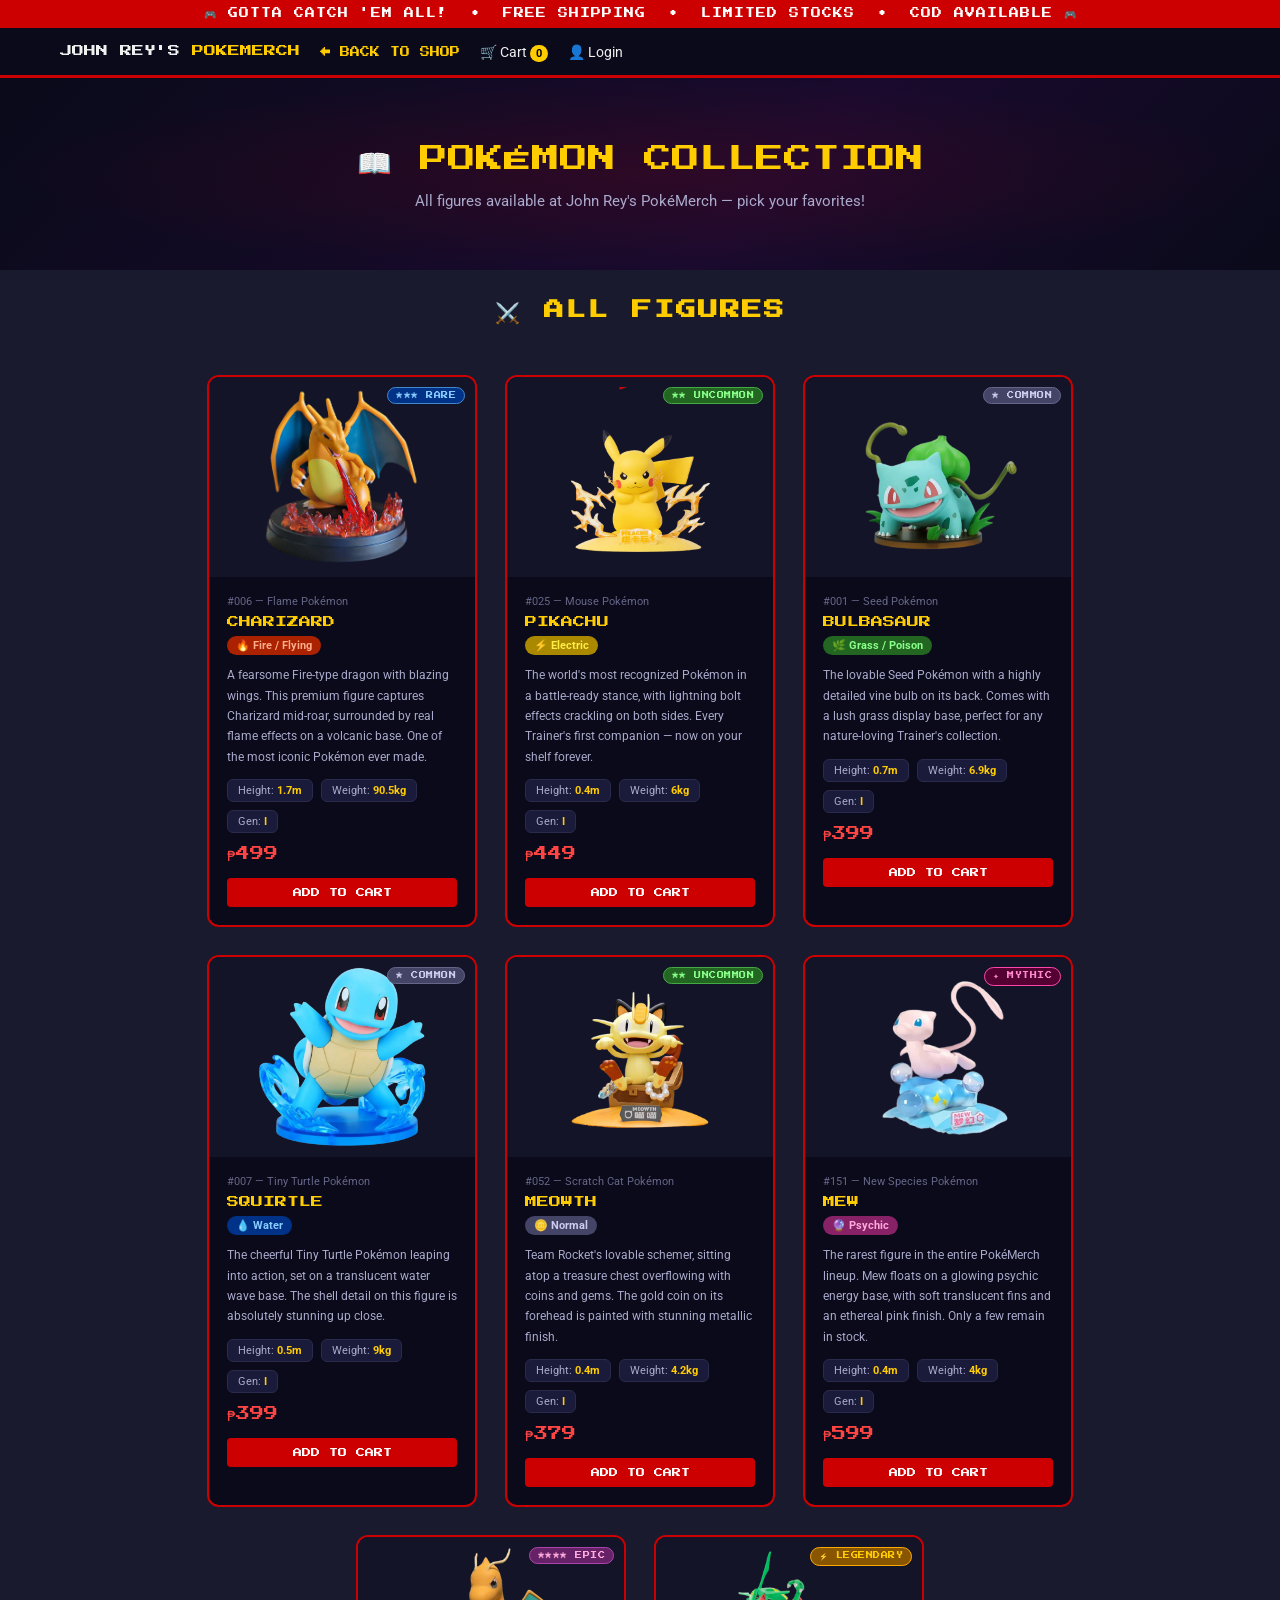
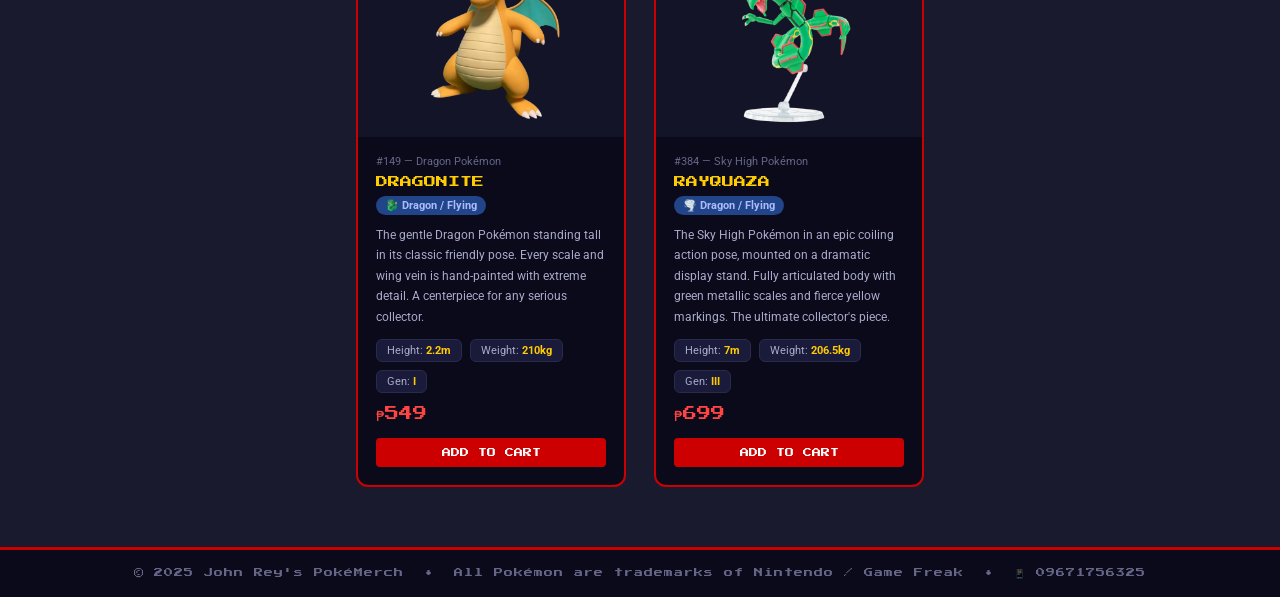
==== Collection.html @ 374655bf "Add files via upload" ====
<!DOCTYPE html>
<html lang="en">
<head>
<meta charset="UTF-8" />
<meta name="viewport" content="width=device-width, initial-scale=1.0"/>
<title>Collection — John Rey's PokéMerch</title>
<link href="https://fonts.googleapis.com/css2?family=Press+Start+2P&family=Roboto:wght@400;700&display=swap" rel="stylesheet">
<link rel="stylesheet" href="PokemonTheme.css" />
<style>

.col-hero {
background: linear-gradient(135deg, #0a0a1a 0%, #1a0a2e 60%, #0a0a1a 100%);
padding: 60px 40px;
text-align: center;
position: relative;
overflow: hidden;
}
.col-hero::before {
content: '';
position: absolute; inset: 0;
background: radial-gradient(ellipse at center, rgba(204,0,0,0.12) 0%, transparent 70%);
}
.col-hero-title {
font-family: var(--pkm-font-pixel);
font-size: 28px;
color: var(--pkm-yellow-primary);
position: relative; z-index: 1;
margin-bottom: 12px;
line-height: 1.5;
}
.col-hero-sub {
font-size: 15px;
color: var(--pkm-text-muted);
position: relative; z-index: 1;
}
.col-grid {
display: flex;
flex-wrap: wrap;
gap: 28px;
padding: 40px 60px 60px;
justify-content: center;
}
.col-card {
background-color: var(--pkm-bg-dark);
border: 2px solid var(--pkm-red-primary);
border-radius: var(--pkm-radius-card);
width: 270px;
overflow: hidden;
transition: border-color 0.2s, transform 0.2s;
}
.col-card:hover {
border-color: var(--pkm-yellow-primary);
transform: translateY(-5px);
}
.col-img {
background-color: var(--pkm-bg-mid);
height: 200px;
display: flex;
align-items: center;
justify-content: center;
font-size: 90px;
position: relative;
}
.col-img img {
max-width: 100%;
max-height: 180px;
object-fit: contain;
}
.rarity-badge {
position: absolute;
top: 10px; right: 10px;
font-family: var(--pkm-font-pixel);
font-size: 7px;
padding: 4px 8px;
border-radius: 20px;
letter-spacing: 0.5px;
}
.rarity-common { background-color: #444466; color: #ccccee; border: 1px solid #666688; }
.rarity-uncommon { background-color: #226622; color: #88ff88; border: 1px solid #44aa44; }
.rarity-rare { background-color: #003388; color: #88ccff; border: 1px solid #4488cc; }
.rarity-epic { background-color: #662266; color: #ffaadd; border: 1px solid #aa44aa; }
.rarity-legendary { background-color: #885500; color: #ffcc00; border: 1px solid #ffaa00; }
.rarity-mythic { background-color: #550033; color: #ff88cc; border: 1px solid #ff44aa; }
.col-body {
padding: 18px;
}
.col-name {
font-family: var(--pkm-font-pixel);
font-size: 12px;
color: var(--pkm-yellow-primary);
margin-bottom: 6px;
}
.col-number {
font-size: 11px;
color: var(--pkm-text-dim);
margin-bottom: 8px;
}
.col-type {
font-size: 11px; font-weight: bold;
padding: 3px 9px; border-radius: 10px;
display: inline-block; margin-bottom: 10px;
}
.col-desc {
font-size: 12px;
color: var(--pkm-text-muted);
line-height: 1.7;
margin-bottom: 12px;
}
.col-stats {
display: flex;
gap: 8px;
flex-wrap: wrap;
margin-bottom: 14px;
}
.col-stat {
background-color: #1a1a3a;
border: 1px solid #2a2a4a;
border-radius: 6px;
padding: 4px 10px;
font-size: 11px;
color: var(--pkm-text-muted);
}
.col-stat span {
color: var(--pkm-yellow-primary);
font-weight: bold;
}
.col-price {
font-family: var(--pkm-font-pixel);
font-size: 14px;
color: var(--pkm-red-accent);
margin-bottom: 14px;
}
.col-add-btn {
display: block;
background-color: var(--pkm-red-primary);
border: none; color: white;
font-family: var(--pkm-font-pixel);
font-size: 9px; padding: 10px;
border-radius: var(--pkm-radius-btn);
cursor: pointer; width: 100%;
text-decoration: none; text-align: center;
transition: background-color 0.2s;
}
.col-add-btn:hover { background-color: var(--pkm-red-hover); }
.back-link {
font-family: var(--pkm-font-pixel);
font-size: 10px;
color: var(--pkm-yellow-primary);
text-decoration: none;
}
.back-link:hover { color: var(--pkm-red-primary); }
</style>
</head>
<body>
<div class="top-banner">
🎮 GOTTA CATCH 'EM ALL! &nbsp;•&nbsp; FREE SHIPPING &nbsp;•&nbsp; LIMITED STOCKS &nbsp;•&nbsp; COD AVAILABLE 🎮
</div>
<div class="navbar">
<div class="logo">JOHN REY'S <span>POKEMERCH</span></div>
<a href="index.html" class="back-link">← BACK TO SHOP</a>
<div class="nav-right">
<div onclick="window.location='checkout.html'" style="cursor:pointer;">
🛒 Cart <span class="cart-count" id="nav-cart-count">0</span>
</div>
<div>👤 Login</div>
</div>
</div>
<div class="col-hero">
<p class="col-hero-title">📖 POKÉMON COLLECTION</p>
<p class="col-hero-sub">All figures available at John Rey's PokéMerch — pick your favorites!</p>
</div>
<div class="section-label">⚔️ ALL FIGURES</div>
<div class="col-grid">

<div class="col-card">
<div class="col-img anim-float">
<img src="charizard.png" alt="Charizard" onerror="this.style.display='none';this.parentNode.innerHTML+='🔥'"/>
<span class="rarity-badge rarity-rare">★★★ RARE</span>
</div>
<div class="col-body">
<p class="col-number">#006 — Flame Pokémon</p>
<p class="col-name">CHARIZARD</p>
<span class="col-type fire">🔥 Fire / Flying</span>
<p class="col-desc">A fearsome Fire-type dragon with blazing wings. This premium figure captures Charizard mid-roar, surrounded by real flame effects on a volcanic base. One of the most iconic Pokémon ever made.</p>
<div class="col-stats">
<div class="col-stat">Height: <span>1.7m</span></div>
<div class="col-stat">Weight: <span>90.5kg</span></div>
<div class="col-stat">Gen: <span>I</span></div>
</div>
<p class="col-price">₱499</p>
<a href="#" class="col-add-btn" onclick="colAddToCart('Charizard',499,this)">ADD TO CART</a>
</div>
</div>

<div class="col-card">
<div class="col-img anim-shake">
<img src="pikachu.png" alt="Pikachu" onerror="this.style.display='none';this.parentNode.innerHTML+='⚡'"/>
<span class="rarity-badge rarity-uncommon">★★ UNCOMMON</span>
</div>
<div class="col-body">
<p class="col-number">#025 — Mouse Pokémon</p>
<p class="col-name">PIKACHU</p>
<span class="col-type electric">⚡ Electric</span>
<p class="col-desc">The world's most recognized Pokémon in a battle-ready stance, with lightning bolt effects crackling on both sides. Every Trainer's first companion — now on your shelf forever.</p>
<div class="col-stats">
<div class="col-stat">Height: <span>0.4m</span></div>
<div class="col-stat">Weight: <span>6kg</span></div>
<div class="col-stat">Gen: <span>I</span></div>
</div>
<p class="col-price">₱449</p>
<a href="#" class="col-add-btn" onclick="colAddToCart('Pikachu',449,this)">ADD TO CART</a>
</div>
</div>

<div class="col-card">
<div class="col-img anim-bob">
<img src="bulbasaur.png" alt="Bulbasaur" onerror="this.style.display='none';this.parentNode.innerHTML+='🌿'"/>
<span class="rarity-badge rarity-common">★ COMMON</span>
</div>
<div class="col-body">
<p class="col-number">#001 — Seed Pokémon</p>
<p class="col-name">BULBASAUR</p>
<span class="col-type grass">🌿 Grass / Poison</span>
<p class="col-desc">The lovable Seed Pokémon with a highly detailed vine bulb on its back. Comes with a lush grass display base, perfect for any nature-loving Trainer's collection.</p>
<div class="col-stats">
<div class="col-stat">Height: <span>0.7m</span></div>
<div class="col-stat">Weight: <span>6.9kg</span></div>
<div class="col-stat">Gen: <span>I</span></div>
</div>
<p class="col-price">₱399</p>
<a href="#" class="col-add-btn" onclick="colAddToCart('Bulbasaur',399,this)">ADD TO CART</a>
</div>
</div>

<div class="col-card">
<div class="col-img anim-bounce">
<img src="squirtle.png" alt="Squirtle" onerror="this.style.display='none';this.parentNode.innerHTML+='💧'"/>
<span class="rarity-badge rarity-common">★ COMMON</span>
</div>
<div class="col-body">
<p class="col-number">#007 — Tiny Turtle Pokémon</p>
<p class="col-name">SQUIRTLE</p>
<span class="col-type water">💧 Water</span>
<p class="col-desc">The cheerful Tiny Turtle Pokémon leaping into action, set on a translucent water wave base. The shell detail on this figure is absolutely stunning up close.</p>
<div class="col-stats">
<div class="col-stat">Height: <span>0.5m</span></div>
<div class="col-stat">Weight: <span>9kg</span></div>
<div class="col-stat">Gen: <span>I</span></div>
</div>
<p class="col-price">₱399</p>
<a href="#" class="col-add-btn" onclick="colAddToCart('Squirtle',399,this)">ADD TO CART</a>
</div>
</div>

<div class="col-card">
<div class="col-img anim-sway">
<img src="meowth.png" alt="Meowth" onerror="this.style.display='none';this.parentNode.innerHTML+='🪙'"/>
<span class="rarity-badge rarity-uncommon">★★ UNCOMMON</span>
</div>
<div class="col-body">
<p class="col-number">#052 — Scratch Cat Pokémon</p>
<p class="col-name">MEOWTH</p>
<span class="col-type normal">🪙 Normal</span>
<p class="col-desc">Team Rocket's lovable schemer, sitting atop a treasure chest overflowing with coins and gems. The gold coin on its forehead is painted with stunning metallic finish.</p>
<div class="col-stats">
<div class="col-stat">Height: <span>0.4m</span></div>
<div class="col-stat">Weight: <span>4.2kg</span></div>
<div class="col-stat">Gen: <span>I</span></div>
</div>
<p class="col-price">₱379</p>
<a href="#" class="col-add-btn" onclick="colAddToCart('Meowth',379,this)">ADD TO CART</a>
</div>
</div>

<div class="col-card">
<div class="col-img anim-spin-float">
<img src="mew.png" alt="Mew" onerror="this.style.display='none';this.parentNode.innerHTML+='🔮'"/>
<span class="rarity-badge rarity-mythic">✦ MYTHIC</span>
</div>
<div class="col-body">
<p class="col-number">#151 — New Species Pokémon</p>
<p class="col-name">MEW</p>
<span class="col-type psychic">🔮 Psychic</span>
<p class="col-desc">The rarest figure in the entire PokéMerch lineup. Mew floats on a glowing psychic energy base, with soft translucent fins and an ethereal pink finish. Only a few remain in stock.</p>
<div class="col-stats">
<div class="col-stat">Height: <span>0.4m</span></div>
<div class="col-stat">Weight: <span>4kg</span></div>
<div class="col-stat">Gen: <span>I</span></div>
</div>
<p class="col-price">₱599</p>
<a href="#" class="col-add-btn" onclick="colAddToCart('Mew',599,this)">ADD TO CART</a>
</div>
</div>

<div class="col-card">
<div class="col-img anim-drift">
<img src="dragonite.png" alt="Dragonite" onerror="this.style.display='none';this.parentNode.innerHTML+='🐉'"/>
<span class="rarity-badge rarity-epic">★★★★ EPIC</span>
</div>
<div class="col-body">
<p class="col-number">#149 — Dragon Pokémon</p>
<p class="col-name">DRAGONITE</p>
<span class="col-type dragon">🐉 Dragon / Flying</span>
<p class="col-desc">The gentle Dragon Pokémon standing tall in its classic friendly pose. Every scale and wing vein is hand-painted with extreme detail. A centerpiece for any serious collector.</p>
<div class="col-stats">
<div class="col-stat">Height: <span>2.2m</span></div>
<div class="col-stat">Weight: <span>210kg</span></div>
<div class="col-stat">Gen: <span>I</span></div>
</div>
<p class="col-price">₱549</p>
<a href="#" class="col-add-btn" onclick="colAddToCart('Dragonite',549,this)">ADD TO CART</a>
</div>
</div>

<div class="col-card">
<div class="col-img anim-wave">
<img src="rayquaza.png" alt="Rayquaza" onerror="this.style.display='none';this.parentNode.innerHTML+='🌪️'"/>
<span class="rarity-badge rarity-legendary">⚡ LEGENDARY</span>
</div>
<div class="col-body">
<p class="col-number">#384 — Sky High Pokémon</p>
<p class="col-name">RAYQUAZA</p>
<span class="col-type dragon">🌪️ Dragon / Flying</span>
<p class="col-desc">The Sky High Pokémon in an epic coiling action pose, mounted on a dramatic display stand. Fully articulated body with green metallic scales and fierce yellow markings. The ultimate collector's piece.</p>
<div class="col-stats">
<div class="col-stat">Height: <span>7m</span></div>
<div class="col-stat">Weight: <span>206.5kg</span></div>
<div class="col-stat">Gen: <span>III</span></div>
</div>
<p class="col-price">₱699</p>
<a href="#" class="col-add-btn" onclick="colAddToCart('Rayquaza',699,this)">ADD TO CART</a>
</div>
</div>
</div>
<div class="footer">
© 2025 John Rey's PokéMerch &nbsp;•&nbsp; All Pokémon are trademarks of Nintendo / Game Freak &nbsp;•&nbsp; 📱 09671756325
</div>
<script>

function updateCartBadge() {
try {
const cart = JSON.parse(localStorage.getItem('pkm_cart') || '[]');
const total = cart.reduce((sum, i) => sum + i.qty, 0);
const badge = document.getElementById('nav-cart-count');
if (badge) badge.textContent = total;
} catch {}
}
function colAddToCart(name, price, btn) {
try {
let cart = JSON.parse(localStorage.getItem('pkm_cart') || '[]');
const existing = cart.find(i => i.name === name);
if (existing) {
existing.qty += 1;
} else {
cart.push({ name, price, qty: 1, size: '—' });
}
localStorage.setItem('pkm_cart', JSON.stringify(cart));
btn.textContent = '✅ ADDED!';
btn.style.backgroundColor = '#226622';
setTimeout(() => {
btn.textContent = 'ADD TO CART';
btn.style.backgroundColor = '';
}, 1500);
updateCartBadge();
} catch(e) { console.error(e); }
}
updateCartBadge();
</script>
</body>
</html>
---- PokemonTheme.css ----
:root {
  --pkm-bg-deep:       #1a1a2e;
  --pkm-bg-dark:       #0a0a1a;
  --pkm-bg-mid:        #141428;
  --pkm-bg-input:      #2a2a4a;

  --pkm-red-primary:   #cc0000;
  --pkm-red-hover:     #aa0000;
  --pkm-red-accent:    #ff4444;

  --pkm-yellow-primary: #ffcc00;
  --pkm-yellow-hover:   #e6b800;

  --pkm-text-bright:   #f0f0f0;
  --pkm-text-muted:    #aaaacc;
  --pkm-text-dim:      #666688;

  --pkm-border-card:   1px solid var(--pkm-red-primary);
  --pkm-radius-card:   12px;
  --pkm-radius-btn:    4px;

  --pkm-font-pixel:    'Press Start 2P', sans-serif;
  --pkm-font-body:     'Roboto', sans-serif;

 
  --pkm-qty-btn-size:  28px;
  --pkm-qty-bg:        #1a1a3a;
  --pkm-qty-border:    1px solid var(--pkm-red-primary);
  --pkm-size-bg:       #1a1a3a;
  --pkm-size-border:   1px solid var(--pkm-red-primary);
}

* {
  margin: 0;
  padding: 0;
  box-sizing: border-box;
}

body {
  font-family: var(--pkm-font-body);
  background-color: var(--pkm-bg-deep);
  color: var(--pkm-text-bright);
}


.top-banner {
  background-color: var(--pkm-red-primary);
  color: white;
  text-align: center;
  padding: 8px;
  font-family: var(--pkm-font-pixel);
  font-size: 10px;
  letter-spacing: 1px;
}


.navbar {
  background-color: var(--pkm-bg-dark);
  border-bottom: 3px solid var(--pkm-red-primary);
  padding: 14px 60px;
  display: flex;
  align-items: center;
  gap: 20px;
}

.logo {
  font-family: var(--pkm-font-pixel);
  font-size: 12px;
  color: var(--pkm-text-bright);
  flex-shrink: 0;
  line-height: 1.6;
}

.logo span {
  color: var(--pkm-yellow-primary);
}

.search-bar {
  display: flex;
  flex: 1;
}

.search-bar input {
  flex: 1;
  background-color: var(--pkm-bg-input);
  border: 2px solid var(--pkm-red-primary);
  border-right: none;
  color: var(--pkm-text-bright);
  padding: 10px 14px;
  font-size: 14px;
  border-radius: 4px 0 0 4px;
  outline: none;
}

.search-bar input::placeholder {
  color: #888;
}

.search-bar button {
  background-color: var(--pkm-red-primary);
  border: none;
  color: white;
  padding: 10px 20px;
  font-family: var(--pkm-font-pixel);
  font-size: 10px;
  border-radius: 0 4px 4px 0;
  cursor: pointer;
}

.search-bar button:hover {
  background-color: var(--pkm-red-hover);
}

.nav-right {
  display: flex;
  gap: 20px;
  font-size: 14px;
  flex-shrink: 0;
}

.cart-count {
  background-color: var(--pkm-yellow-primary);
  color: black;
  font-size: 11px;
  font-weight: bold;
  padding: 2px 6px;
  border-radius: 10px;
}


.secondBanner {
  position: relative;
  height: 400px;
  overflow: hidden;
  background-color: var(--pkm-bg-dark);
  display: flex;
  align-items: center;
  justify-content: center;
  text-align: center;
}

.secondBanner video {
  position: absolute;
  top: 0;
  left: 0;
  width: 100%;
  height: 100%;
  object-fit: cover;
  opacity: 0.5;
}

.secondBanner-overlay {
  position: absolute;
  top: 0;
  left: 0;
  width: 100%;
  height: 100%;
  background-color: rgba(10, 10, 26, 0.6);
}

.secondBanner-text {
  position: relative;
  z-index: 10;
  padding: 20px;
}

.secondBanner-badge {
  font-family: var(--pkm-font-pixel);
  font-size: 11px;
  color: var(--pkm-yellow-primary);
  margin-bottom: 16px;
  letter-spacing: 1px;
}

.secondBanner-text h1 {
  font-family: var(--pkm-font-pixel);
  font-size: 42px;
  color: white;
  margin-bottom: 14px;
  line-height: 1.3;
}

.secondBanner-text h1 span {
  color: var(--pkm-red-primary);
}

.secondBanner-sub {
  font-size: 16px;
  color: var(--pkm-text-muted);
  margin-bottom: 24px;
}

.secondBanner-btns {
  display: flex;
  gap: 16px;
  justify-content: center;
}

.btn-buy {
  background-color: var(--pkm-red-primary);
  border: none;
  color: white;
  font-family: var(--pkm-font-pixel);
  font-size: 12px;
  padding: 14px 30px;
  border-radius: var(--pkm-radius-btn);
  cursor: pointer;
}

.btn-buy:hover {
  background-color: var(--pkm-red-hover);
}

.btn-cart {
  background-color: transparent;
  border: 2px solid var(--pkm-yellow-primary);
  color: var(--pkm-yellow-primary);
  font-family: var(--pkm-font-pixel);
  font-size: 12px;
  padding: 14px 24px;
  border-radius: var(--pkm-radius-btn);
  cursor: pointer;
}

.btn-cart:hover {
  background-color: var(--pkm-yellow-primary);
  color: black;
}


.section-label {
  font-family: var(--pkm-font-pixel);
  font-size: 20px;
  font-weight: bolder;
  color: var(--pkm-yellow-primary);
  text-align: center;
  padding: 30px 0 10px;
  letter-spacing: 2px;
}


.video-section > *:not(.bg-video):not(.video-overlay) {
  position: relative;
  z-index: 1;
}

.bg-video {
  position: absolute;
  top: 0;
  left: 0;
  width: 100%;
  height: 100vh;
  min-height: 100%;
  object-fit: cover;
  z-index: -2;
}

.video-overlay {
  position: absolute;
  top: 0;
  left: 0;
  width: 100%;
  height: 100%;
  background: rgba(255, 0, 0, 0.3);
  opacity: 0.1;
  z-index: -1;
}

.video-section {
  position: relative;
  overflow: hidden;
  min-height: 100vh;
}


.faq-contact-wrapper {
  display: flex;
  gap: 30px;
  padding: 10px 80px 60px;
  align-items: flex-start;
}

.faq-section {
  flex: 2;
}

.faq-item {
  background-color: var(--pkm-bg-dark);
  border: var(--pkm-border-card);
  border-radius: 8px;
  padding: 16px 20px;
  margin-bottom: 12px;
}

.faq-q {
  font-family: var(--pkm-font-pixel);
  font-size: 10px;
  color: var(--pkm-yellow-primary);
  margin-bottom: 10px;
  line-height: 1.7;
}

.faq-a {
  font-size: 13px;
  color: var(--pkm-text-muted);
  line-height: 1.7;
}

.contact-section {
  flex: 1;
}

.contact-card {
  background-color: var(--pkm-bg-dark);
  border: 2px solid var(--pkm-yellow-primary);
  border-radius: 10px;
  padding: 30px 24px;
  text-align: center;
  position: sticky;
  top: 20px;
}

.contact-title {
  font-family: var(--pkm-font-pixel);
  font-size: 12px;
  color: var(--pkm-yellow-primary);
  margin-bottom: 20px;
  letter-spacing: 1px;
  line-height: 1.8;
}

.contact-line {
  font-size: 14px;
  color: var(--pkm-text-muted);
  margin-bottom: 12px;
  line-height: 1.6;
}

.contact-line span {
  color: var(--pkm-yellow-primary);
  font-weight: bold;
  font-size: 18px;
  display: block;
  margin-top: 4px;
}


.pokemon-grid {
  display: flex;
  flex-wrap: wrap;
  gap: 24px;
  padding: 30px 80px 60px;
  justify-content: center;
}

.poke-card {
  background-color: var(--pkm-bg-dark);
  border: 2px solid var(--pkm-red-primary);
  border-radius: var(--pkm-radius-card);
  width: 220px;
  text-align: center;
  overflow: hidden;
}

.poke-card:hover {
  border-color: var(--pkm-yellow-primary);
}

.poke-img-wrap {
  background-color: var(--pkm-bg-mid);
  padding: 20px;
  height: 200px;
  display: flex;
  align-items: center;
  justify-content: center;
}

.poke-img-wrap img {
  max-width: 100%;
  max-height: 160px;
  object-fit: contain;
}

.poke-info {
  padding: 14px;
}

.poke-name {
  font-family: var(--pkm-font-pixel);
  font-size: 11px;
  color: var(--pkm-yellow-primary);
  margin-bottom: 6px;
}

.poke-type {
  font-size: 12px;
  font-weight: bold;
  margin-bottom: 10px;
  padding: 3px 8px;
  border-radius: 10px;
  display: inline-block;
}

.fire     { background-color: #aa2200; color: #ffaa88; }
.electric { background-color: #aa8800; color: #ffee44; }
.grass    { background-color: #226622; color: #88ff88; }
.water    { background-color: #003388; color: #88ccff; }
.normal   { background-color: #444466; color: #ccccee; }
.psychic  { background-color: #882266; color: #ffaadd; }
.dragon   { background-color: #224488; color: #aabbff; }

.poke-desc {
  font-size: 11px;
  color: var(--pkm-text-muted);
  line-height: 1.6;
  margin-bottom: 10px;
}

.poke-price {
  font-family: var(--pkm-font-pixel);
  font-size: 13px;
  color: var(--pkm-red-accent);
  margin-bottom: 10px;
}


.pkm-qty-wrapper {
  display: flex;
  align-items: center;
  justify-content: center;
  gap: 0;
  margin-bottom: 8px;
}

.pkm-qty-label {
  font-family: var(--pkm-font-pixel);
  font-size: 8px;
  color: var(--pkm-text-muted);
  display: block;
  margin-bottom: 5px;
  text-align: left;
}

.pkm-qty-btn {
  width: var(--pkm-qty-btn-size);
  height: var(--pkm-qty-btn-size);
  background-color: var(--pkm-red-primary);
  border: none;
  color: white;
  font-size: 16px;
  font-weight: bold;
  cursor: pointer;
  line-height: 1;
  border-radius: var(--pkm-radius-btn) 0 0 var(--pkm-radius-btn);
  transition: background-color 0.2s;
}

.pkm-qty-btn:last-child {
  border-radius: 0 var(--pkm-radius-btn) var(--pkm-radius-btn) 0;
}

.pkm-qty-btn:hover {
  background-color: var(--pkm-red-hover);
}

.pkm-qty-input {
  width: 44px;
  height: var(--pkm-qty-btn-size);
  background-color: var(--pkm-qty-bg);
  border-top: var(--pkm-qty-border);
  border-bottom: var(--pkm-qty-border);
  border-left: none;
  border-right: none;
  color: var(--pkm-text-bright);
  font-family: var(--pkm-font-pixel);
  font-size: 10px;
  text-align: center;
  outline: none;
  -moz-appearance: textfield;
}

.pkm-qty-input::-webkit-outer-spin-button,
.pkm-qty-input::-webkit-inner-spin-button {
  -webkit-appearance: none;
}


.pkm-size-wrapper {
  margin-bottom: 8px;
}

.pkm-size-label {
  font-family: var(--pkm-font-pixel);
  font-size: 8px;
  color: var(--pkm-text-muted);
  display: block;
  margin-bottom: 5px;
  text-align: left;
}

.pkm-size-select {
  width: 100%;
  background-color: var(--pkm-size-bg);
  border: var(--pkm-size-border);
  color: var(--pkm-text-bright);
  font-family: var(--pkm-font-body);
  font-size: 13px;
  padding: 6px 10px;
  border-radius: var(--pkm-radius-btn);
  outline: none;
  cursor: pointer;
  appearance: auto;
}

.pkm-size-select option {
  background-color: var(--pkm-bg-dark);
  color: var(--pkm-text-bright);
}


.add-btn {
  display: block;
  background-color: var(--pkm-red-primary);
  border: none;
  color: white;
  font-family: var(--pkm-font-pixel);
  font-size: 9px;
  padding: 8px 14px;
  border-radius: var(--pkm-radius-btn);
  cursor: pointer;
  width: 100%;
  text-decoration: none;
  text-align: center;
  margin-top: 4px;
}

.add-btn:hover {
  background-color: var(--pkm-red-hover);
}


.footer {
  background-color: var(--pkm-bg-dark);
  border-top: 3px solid var(--pkm-red-primary);
  text-align: center;
  padding: 18px;
  font-family: var(--pkm-font-pixel);
  font-size: 9px;
  color: var(--pkm-text-dim);
  letter-spacing: 1px;
}


@keyframes pkm-float {
  0%, 100% { transform: translateY(0); }
  50%       { transform: translateY(-14px); }
}
.anim-float { animation: pkm-float 3s ease-in-out infinite; }

@keyframes pkm-shake {
  0%, 100% { transform: translateX(0); }
  20%       { transform: translateX(-5px); }
  40%       { transform: translateX(5px); }
  60%       { transform: translateX(-4px); }
  80%       { transform: translateX(4px); }
}
.anim-shake { animation: pkm-shake 0.5s ease-in-out infinite; }

@keyframes pkm-bob {
  0%, 100% { transform: translateY(0); }
  50%       { transform: translateY(-7px); }
}
.anim-bob { animation: pkm-bob 2.5s ease-in-out infinite; }

@keyframes pkm-bounce {
  0%, 100% { transform: translateX(0) rotate(0deg); }
  25%       { transform: translateX(-8px) rotate(-4deg); }
  75%       { transform: translateX(8px) rotate(4deg); }
}
.anim-bounce { animation: pkm-bounce 0.8s ease-in-out infinite; }

@keyframes pkm-sway {
  0%, 100% { transform: rotate(-5deg); }
  50%       { transform: rotate(5deg); }
}
.anim-sway { animation: pkm-sway 1.4s ease-in-out infinite; }

@keyframes pkm-spin-float {
  0%   { transform: translateY(0) rotate(0deg); }
  25%  { transform: translateY(-10px) rotate(5deg); }
  75%  { transform: translateY(-5px) rotate(-5deg); }
  100% { transform: translateY(0) rotate(0deg); }
}
.anim-spin-float { animation: pkm-spin-float 3.5s ease-in-out infinite; }

@keyframes pkm-drift {
  0%, 100% { transform: translateX(0) translateY(0); }
  33%       { transform: translateX(-10px) translateY(-6px); }
  66%       { transform: translateX(10px) translateY(-3px); }
}
.anim-drift { animation: pkm-drift 4s ease-in-out infinite; }

@keyframes pkm-wave {
  0%   { transform: translateY(0) skewX(0deg); }
  25%  { transform: translateY(-12px) skewX(3deg); }
  50%  { transform: translateY(-6px) skewX(-3deg); }
  75%  { transform: translateY(-10px) skewX(2deg); }
  100% { transform: translateY(0) skewX(0deg); }
}
.anim-wave { animation: pkm-wave 3s ease-in-out infinite; }
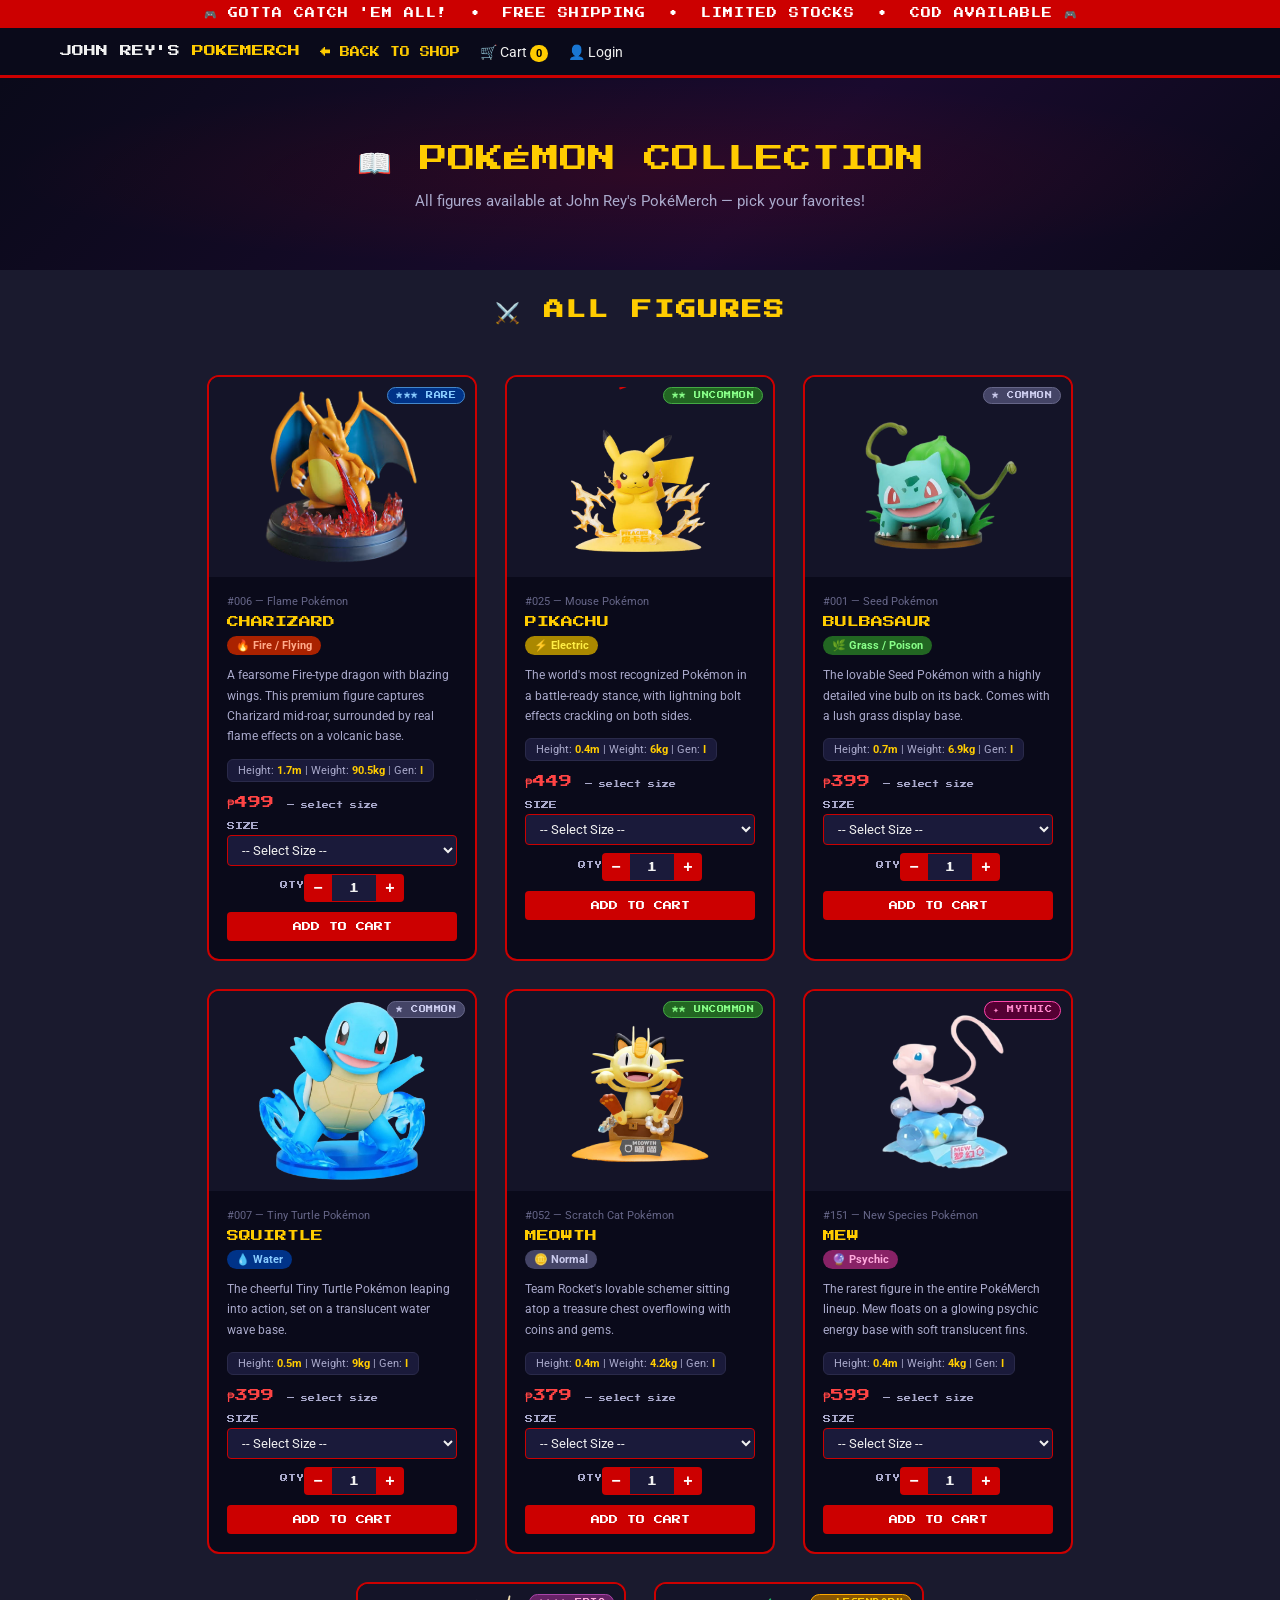
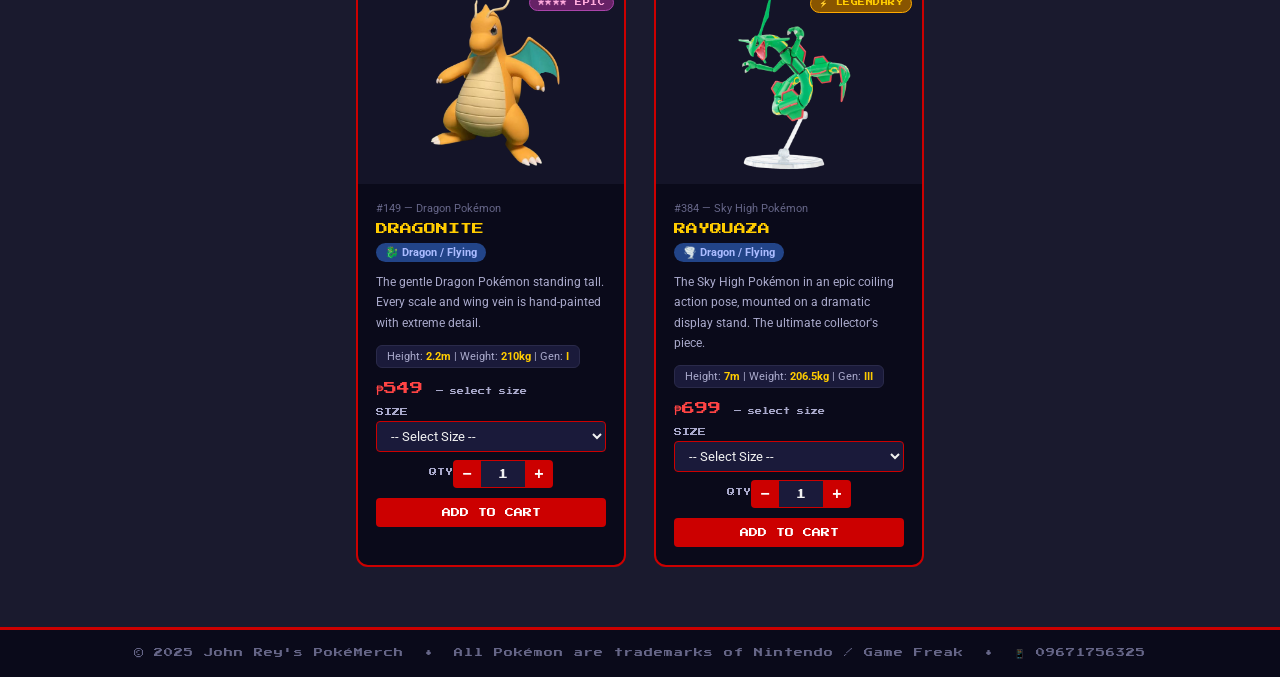
==== commit ba3080fc: "Update Collection.html" ====
--- a/Collection.html
+++ b/Collection.html
@@ -1,370 +1,269 @@
 <!DOCTYPE html>
 <html lang="en">
 <head>
-<meta charset="UTF-8" />
-<meta name="viewport" content="width=device-width, initial-scale=1.0"/>
-<title>Collection — John Rey's PokéMerch</title>
-<link href="https://fonts.googleapis.com/css2?family=Press+Start+2P&family=Roboto:wght@400;700&display=swap" rel="stylesheet">
-<link rel="stylesheet" href="PokemonTheme.css" />
-<style>
-
-.col-hero {
-background: linear-gradient(135deg, #0a0a1a 0%, #1a0a2e 60%, #0a0a1a 100%);
-padding: 60px 40px;
-text-align: center;
-position: relative;
-overflow: hidden;
-}
-.col-hero::before {
-content: '';
-position: absolute; inset: 0;
-background: radial-gradient(ellipse at center, rgba(204,0,0,0.12) 0%, transparent 70%);
-}
-.col-hero-title {
-font-family: var(--pkm-font-pixel);
-font-size: 28px;
-color: var(--pkm-yellow-primary);
-position: relative; z-index: 1;
-margin-bottom: 12px;
-line-height: 1.5;
-}
-.col-hero-sub {
-font-size: 15px;
-color: var(--pkm-text-muted);
-position: relative; z-index: 1;
-}
-.col-grid {
-display: flex;
-flex-wrap: wrap;
-gap: 28px;
-padding: 40px 60px 60px;
-justify-content: center;
-}
-.col-card {
-background-color: var(--pkm-bg-dark);
-border: 2px solid var(--pkm-red-primary);
-border-radius: var(--pkm-radius-card);
-width: 270px;
-overflow: hidden;
-transition: border-color 0.2s, transform 0.2s;
-}
-.col-card:hover {
-border-color: var(--pkm-yellow-primary);
-transform: translateY(-5px);
-}
-.col-img {
-background-color: var(--pkm-bg-mid);
-height: 200px;
-display: flex;
-align-items: center;
-justify-content: center;
-font-size: 90px;
-position: relative;
-}
-.col-img img {
-max-width: 100%;
-max-height: 180px;
-object-fit: contain;
-}
-.rarity-badge {
-position: absolute;
-top: 10px; right: 10px;
-font-family: var(--pkm-font-pixel);
-font-size: 7px;
-padding: 4px 8px;
-border-radius: 20px;
-letter-spacing: 0.5px;
-}
-.rarity-common { background-color: #444466; color: #ccccee; border: 1px solid #666688; }
-.rarity-uncommon { background-color: #226622; color: #88ff88; border: 1px solid #44aa44; }
-.rarity-rare { background-color: #003388; color: #88ccff; border: 1px solid #4488cc; }
-.rarity-epic { background-color: #662266; color: #ffaadd; border: 1px solid #aa44aa; }
-.rarity-legendary { background-color: #885500; color: #ffcc00; border: 1px solid #ffaa00; }
-.rarity-mythic { background-color: #550033; color: #ff88cc; border: 1px solid #ff44aa; }
-.col-body {
-padding: 18px;
-}
-.col-name {
-font-family: var(--pkm-font-pixel);
-font-size: 12px;
-color: var(--pkm-yellow-primary);
-margin-bottom: 6px;
-}
-.col-number {
-font-size: 11px;
-color: var(--pkm-text-dim);
-margin-bottom: 8px;
-}
-.col-type {
-font-size: 11px; font-weight: bold;
-padding: 3px 9px; border-radius: 10px;
-display: inline-block; margin-bottom: 10px;
-}
-.col-desc {
-font-size: 12px;
-color: var(--pkm-text-muted);
-line-height: 1.7;
-margin-bottom: 12px;
-}
-.col-stats {
-display: flex;
-gap: 8px;
-flex-wrap: wrap;
-margin-bottom: 14px;
-}
-.col-stat {
-background-color: #1a1a3a;
-border: 1px solid #2a2a4a;
-border-radius: 6px;
-padding: 4px 10px;
-font-size: 11px;
-color: var(--pkm-text-muted);
-}
-.col-stat span {
-color: var(--pkm-yellow-primary);
-font-weight: bold;
-}
-.col-price {
-font-family: var(--pkm-font-pixel);
-font-size: 14px;
-color: var(--pkm-red-accent);
-margin-bottom: 14px;
-}
-.col-add-btn {
-display: block;
-background-color: var(--pkm-red-primary);
-border: none; color: white;
-font-family: var(--pkm-font-pixel);
-font-size: 9px; padding: 10px;
-border-radius: var(--pkm-radius-btn);
-cursor: pointer; width: 100%;
-text-decoration: none; text-align: center;
-transition: background-color 0.2s;
-}
-.col-add-btn:hover { background-color: var(--pkm-red-hover); }
-.back-link {
-font-family: var(--pkm-font-pixel);
-font-size: 10px;
-color: var(--pkm-yellow-primary);
-text-decoration: none;
-}
-.back-link:hover { color: var(--pkm-red-primary); }
-</style>
+  <meta charset="UTF-8" />
+  <meta name="viewport" content="width=device-width, initial-scale=1.0"/>
+  <title>Collection — John Rey's PokéMerch</title>
+  <link href="https://fonts.googleapis.com/css2?family=Press+Start+2P&family=Roboto:wght@400;700&display=swap" rel="stylesheet">
+  <link rel="stylesheet" href="PokemonTheme.css" />
+  <style>
+    .col-hero {
+      background: linear-gradient(135deg, #0a0a1a 0%, #1a0a2e 60%, #0a0a1a 100%);
+      padding: 60px 40px;
+      text-align: center;
+      position: relative;
+      overflow: hidden;
+    }
+    .col-hero::before {
+      content: '';
+      position: absolute; inset: 0;
+      background: radial-gradient(ellipse at center, rgba(204,0,0,0.12) 0%, transparent 70%);
+    }
+    .col-hero-title {
+      font-family: var(--pkm-font-pixel);
+      font-size: 28px; color: var(--pkm-yellow-primary);
+      position: relative; z-index: 1;
+      margin-bottom: 12px; line-height: 1.5;
+    }
+    .col-hero-sub {
+      font-size: 15px; color: var(--pkm-text-muted);
+      position: relative; z-index: 1;
+    }
+    .col-grid {
+      display: flex; flex-wrap: wrap;
+      gap: 28px; padding: 40px 60px 60px;
+      justify-content: center;
+    }
+    .col-card {
+      background-color: var(--pkm-bg-dark);
+      border: 2px solid var(--pkm-red-primary);
+      border-radius: var(--pkm-radius-card);
+      width: 270px; overflow: hidden;
+      transition: border-color 0.2s, transform 0.2s;
+    }
+    .col-card:hover { border-color: var(--pkm-yellow-primary); transform: translateY(-5px); }
+    .col-img {
+      background-color: var(--pkm-bg-mid);
+      height: 200px; display: flex;
+      align-items: center; justify-content: center;
+      font-size: 90px; position: relative;
+    }
+    .col-img img { max-width: 100%; max-height: 180px; object-fit: contain; }
+    .rarity-badge {
+      position: absolute; top: 10px; right: 10px;
+      font-family: var(--pkm-font-pixel); font-size: 7px;
+      padding: 4px 8px; border-radius: 20px; letter-spacing: 0.5px;
+    }
+    .rarity-common    { background:#444466; color:#ccccee; border:1px solid #666688; }
+    .rarity-uncommon  { background:#226622; color:#88ff88; border:1px solid #44aa44; }
+    .rarity-rare      { background:#003388; color:#88ccff; border:1px solid #4488cc; }
+    .rarity-epic      { background:#662266; color:#ffaadd; border:1px solid #aa44aa; }
+    .rarity-legendary { background:#885500; color:#ffcc00; border:1px solid #ffaa00; }
+    .rarity-mythic    { background:#550033; color:#ff88cc; border:1px solid #ff44aa; }
+    .col-body { padding: 18px; }
+    .col-name { font-family:var(--pkm-font-pixel); font-size:12px; color:var(--pkm-yellow-primary); margin-bottom:6px; }
+    .col-number { font-size:11px; color:var(--pkm-text-dim); margin-bottom:8px; }
+    .col-type { font-size:11px; font-weight:bold; padding:3px 9px; border-radius:10px; display:inline-block; margin-bottom:10px; }
+    .col-desc { font-size:12px; color:var(--pkm-text-muted); line-height:1.7; margin-bottom:12px; }
+    .col-stats { display:flex; gap:8px; flex-wrap:wrap; margin-bottom:14px; }
+    .col-stat { background:#1a1a3a; border:1px solid #2a2a4a; border-radius:6px; padding:4px 10px; font-size:11px; color:var(--pkm-text-muted); }
+    .col-stat span { color:var(--pkm-yellow-primary); font-weight:bold; }
+    .col-price-live { font-family:var(--pkm-font-pixel); font-size:13px; color:var(--pkm-red-accent); margin-bottom:10px; }
+    .col-price-live.changed { color: var(--pkm-yellow-primary); }
+    .col-add-btn {
+      display:block; background-color:var(--pkm-red-primary);
+      border:none; color:white; font-family:var(--pkm-font-pixel);
+      font-size:9px; padding:10px; border-radius:var(--pkm-radius-btn);
+      cursor:pointer; width:100%; text-decoration:none; text-align:center;
+      transition: background-color 0.2s;
+    }
+    .col-add-btn:hover { background-color: var(--pkm-red-hover); }
+    .back-link { font-family:var(--pkm-font-pixel); font-size:10px; color:var(--pkm-yellow-primary); text-decoration:none; }
+    .back-link:hover { color:var(--pkm-red-primary); }
+  </style>
 </head>
 <body>
-<div class="top-banner">
-🎮 GOTTA CATCH 'EM ALL! &nbsp;•&nbsp; FREE SHIPPING &nbsp;•&nbsp; LIMITED STOCKS &nbsp;•&nbsp; COD AVAILABLE 🎮
-</div>
-<div class="navbar">
-<div class="logo">JOHN REY'S <span>POKEMERCH</span></div>
-<a href="index.html" class="back-link">← BACK TO SHOP</a>
-<div class="nav-right">
-<div onclick="window.location='checkout.html'" style="cursor:pointer;">
-🛒 Cart <span class="cart-count" id="nav-cart-count">0</span>
-</div>
-<div>👤 Login</div>
-</div>
-</div>
-<div class="col-hero">
-<p class="col-hero-title">📖 POKÉMON COLLECTION</p>
-<p class="col-hero-sub">All figures available at John Rey's PokéMerch — pick your favorites!</p>
-</div>
-<div class="section-label">⚔️ ALL FIGURES</div>
-<div class="col-grid">
-
-<div class="col-card">
-<div class="col-img anim-float">
-<img src="charizard.png" alt="Charizard" onerror="this.style.display='none';this.parentNode.innerHTML+='🔥'"/>
-<span class="rarity-badge rarity-rare">★★★ RARE</span>
-</div>
-<div class="col-body">
-<p class="col-number">#006 — Flame Pokémon</p>
-<p class="col-name">CHARIZARD</p>
-<span class="col-type fire">🔥 Fire / Flying</span>
-<p class="col-desc">A fearsome Fire-type dragon with blazing wings. This premium figure captures Charizard mid-roar, surrounded by real flame effects on a volcanic base. One of the most iconic Pokémon ever made.</p>
-<div class="col-stats">
-<div class="col-stat">Height: <span>1.7m</span></div>
-<div class="col-stat">Weight: <span>90.5kg</span></div>
-<div class="col-stat">Gen: <span>I</span></div>
-</div>
-<p class="col-price">₱499</p>
-<a href="#" class="col-add-btn" onclick="colAddToCart('Charizard',499,this)">ADD TO CART</a>
-</div>
-</div>
-
-<div class="col-card">
-<div class="col-img anim-shake">
-<img src="pikachu.png" alt="Pikachu" onerror="this.style.display='none';this.parentNode.innerHTML+='⚡'"/>
-<span class="rarity-badge rarity-uncommon">★★ UNCOMMON</span>
-</div>
-<div class="col-body">
-<p class="col-number">#025 — Mouse Pokémon</p>
-<p class="col-name">PIKACHU</p>
-<span class="col-type electric">⚡ Electric</span>
-<p class="col-desc">The world's most recognized Pokémon in a battle-ready stance, with lightning bolt effects crackling on both sides. Every Trainer's first companion — now on your shelf forever.</p>
-<div class="col-stats">
-<div class="col-stat">Height: <span>0.4m</span></div>
-<div class="col-stat">Weight: <span>6kg</span></div>
-<div class="col-stat">Gen: <span>I</span></div>
-</div>
-<p class="col-price">₱449</p>
-<a href="#" class="col-add-btn" onclick="colAddToCart('Pikachu',449,this)">ADD TO CART</a>
-</div>
-</div>
-
-<div class="col-card">
-<div class="col-img anim-bob">
-<img src="bulbasaur.png" alt="Bulbasaur" onerror="this.style.display='none';this.parentNode.innerHTML+='🌿'"/>
-<span class="rarity-badge rarity-common">★ COMMON</span>
-</div>
-<div class="col-body">
-<p class="col-number">#001 — Seed Pokémon</p>
-<p class="col-name">BULBASAUR</p>
-<span class="col-type grass">🌿 Grass / Poison</span>
-<p class="col-desc">The lovable Seed Pokémon with a highly detailed vine bulb on its back. Comes with a lush grass display base, perfect for any nature-loving Trainer's collection.</p>
-<div class="col-stats">
-<div class="col-stat">Height: <span>0.7m</span></div>
-<div class="col-stat">Weight: <span>6.9kg</span></div>
-<div class="col-stat">Gen: <span>I</span></div>
-</div>
-<p class="col-price">₱399</p>
-<a href="#" class="col-add-btn" onclick="colAddToCart('Bulbasaur',399,this)">ADD TO CART</a>
-</div>
-</div>
-
-<div class="col-card">
-<div class="col-img anim-bounce">
-<img src="squirtle.png" alt="Squirtle" onerror="this.style.display='none';this.parentNode.innerHTML+='💧'"/>
-<span class="rarity-badge rarity-common">★ COMMON</span>
-</div>
-<div class="col-body">
-<p class="col-number">#007 — Tiny Turtle Pokémon</p>
-<p class="col-name">SQUIRTLE</p>
-<span class="col-type water">💧 Water</span>
-<p class="col-desc">The cheerful Tiny Turtle Pokémon leaping into action, set on a translucent water wave base. The shell detail on this figure is absolutely stunning up close.</p>
-<div class="col-stats">
-<div class="col-stat">Height: <span>0.5m</span></div>
-<div class="col-stat">Weight: <span>9kg</span></div>
-<div class="col-stat">Gen: <span>I</span></div>
-</div>
-<p class="col-price">₱399</p>
-<a href="#" class="col-add-btn" onclick="colAddToCart('Squirtle',399,this)">ADD TO CART</a>
-</div>
-</div>
-
-<div class="col-card">
-<div class="col-img anim-sway">
-<img src="meowth.png" alt="Meowth" onerror="this.style.display='none';this.parentNode.innerHTML+='🪙'"/>
-<span class="rarity-badge rarity-uncommon">★★ UNCOMMON</span>
-</div>
-<div class="col-body">
-<p class="col-number">#052 — Scratch Cat Pokémon</p>
-<p class="col-name">MEOWTH</p>
-<span class="col-type normal">🪙 Normal</span>
-<p class="col-desc">Team Rocket's lovable schemer, sitting atop a treasure chest overflowing with coins and gems. The gold coin on its forehead is painted with stunning metallic finish.</p>
-<div class="col-stats">
-<div class="col-stat">Height: <span>0.4m</span></div>
-<div class="col-stat">Weight: <span>4.2kg</span></div>
-<div class="col-stat">Gen: <span>I</span></div>
-</div>
-<p class="col-price">₱379</p>
-<a href="#" class="col-add-btn" onclick="colAddToCart('Meowth',379,this)">ADD TO CART</a>
-</div>
-</div>
-
-<div class="col-card">
-<div class="col-img anim-spin-float">
-<img src="mew.png" alt="Mew" onerror="this.style.display='none';this.parentNode.innerHTML+='🔮'"/>
-<span class="rarity-badge rarity-mythic">✦ MYTHIC</span>
-</div>
-<div class="col-body">
-<p class="col-number">#151 — New Species Pokémon</p>
-<p class="col-name">MEW</p>
-<span class="col-type psychic">🔮 Psychic</span>
-<p class="col-desc">The rarest figure in the entire PokéMerch lineup. Mew floats on a glowing psychic energy base, with soft translucent fins and an ethereal pink finish. Only a few remain in stock.</p>
-<div class="col-stats">
-<div class="col-stat">Height: <span>0.4m</span></div>
-<div class="col-stat">Weight: <span>4kg</span></div>
-<div class="col-stat">Gen: <span>I</span></div>
-</div>
-<p class="col-price">₱599</p>
-<a href="#" class="col-add-btn" onclick="colAddToCart('Mew',599,this)">ADD TO CART</a>
-</div>
-</div>
-
-<div class="col-card">
-<div class="col-img anim-drift">
-<img src="dragonite.png" alt="Dragonite" onerror="this.style.display='none';this.parentNode.innerHTML+='🐉'"/>
-<span class="rarity-badge rarity-epic">★★★★ EPIC</span>
-</div>
-<div class="col-body">
-<p class="col-number">#149 — Dragon Pokémon</p>
-<p class="col-name">DRAGONITE</p>
-<span class="col-type dragon">🐉 Dragon / Flying</span>
-<p class="col-desc">The gentle Dragon Pokémon standing tall in its classic friendly pose. Every scale and wing vein is hand-painted with extreme detail. A centerpiece for any serious collector.</p>
-<div class="col-stats">
-<div class="col-stat">Height: <span>2.2m</span></div>
-<div class="col-stat">Weight: <span>210kg</span></div>
-<div class="col-stat">Gen: <span>I</span></div>
-</div>
-<p class="col-price">₱549</p>
-<a href="#" class="col-add-btn" onclick="colAddToCart('Dragonite',549,this)">ADD TO CART</a>
-</div>
-</div>
-
-<div class="col-card">
-<div class="col-img anim-wave">
-<img src="rayquaza.png" alt="Rayquaza" onerror="this.style.display='none';this.parentNode.innerHTML+='🌪️'"/>
-<span class="rarity-badge rarity-legendary">⚡ LEGENDARY</span>
-</div>
-<div class="col-body">
-<p class="col-number">#384 — Sky High Pokémon</p>
-<p class="col-name">RAYQUAZA</p>
-<span class="col-type dragon">🌪️ Dragon / Flying</span>
-<p class="col-desc">The Sky High Pokémon in an epic coiling action pose, mounted on a dramatic display stand. Fully articulated body with green metallic scales and fierce yellow markings. The ultimate collector's piece.</p>
-<div class="col-stats">
-<div class="col-stat">Height: <span>7m</span></div>
-<div class="col-stat">Weight: <span>206.5kg</span></div>
-<div class="col-stat">Gen: <span>III</span></div>
-</div>
-<p class="col-price">₱699</p>
-<a href="#" class="col-add-btn" onclick="colAddToCart('Rayquaza',699,this)">ADD TO CART</a>
-</div>
-</div>
-</div>
-<div class="footer">
-© 2025 John Rey's PokéMerch &nbsp;•&nbsp; All Pokémon are trademarks of Nintendo / Game Freak &nbsp;•&nbsp; 📱 09671756325
-</div>
-<script>
-
-function updateCartBadge() {
-try {
-const cart = JSON.parse(localStorage.getItem('pkm_cart') || '[]');
-const total = cart.reduce((sum, i) => sum + i.qty, 0);
-const badge = document.getElementById('nav-cart-count');
-if (badge) badge.textContent = total;
-} catch {}
-}
-function colAddToCart(name, price, btn) {
-try {
-let cart = JSON.parse(localStorage.getItem('pkm_cart') || '[]');
-const existing = cart.find(i => i.name === name);
-if (existing) {
-existing.qty += 1;
-} else {
-cart.push({ name, price, qty: 1, size: '—' });
-}
-localStorage.setItem('pkm_cart', JSON.stringify(cart));
-btn.textContent = '✅ ADDED!';
-btn.style.backgroundColor = '#226622';
-setTimeout(() => {
-btn.textContent = 'ADD TO CART';
-btn.style.backgroundColor = '';
-}, 1500);
-updateCartBadge();
-} catch(e) { console.error(e); }
-}
-updateCartBadge();
-</script>
+
+  <div class="top-banner">
+    🎮 GOTTA CATCH 'EM ALL! &nbsp;•&nbsp; FREE SHIPPING &nbsp;•&nbsp; LIMITED STOCKS &nbsp;•&nbsp; COD AVAILABLE 🎮
+  </div>
+
+  <div class="navbar">
+    <div class="logo">JOHN REY'S <span>POKEMERCH</span></div>
+    <a href="index.html" class="back-link">← BACK TO SHOP</a>
+    <div class="nav-right">
+      <div onclick="window.location='checkout.html'" style="cursor:pointer;">
+        🛒 Cart <span class="cart-count" id="nav-cart-count">0</span>
+      </div>
+      <div>👤 Login</div>
+    </div>
+  </div>
+
+  <div class="col-hero">
+    <p class="col-hero-title">📖 POKÉMON COLLECTION</p>
+    <p class="col-hero-sub">All figures available at John Rey's PokéMerch — pick your favorites!</p>
+  </div>
+
+  <div class="section-label">⚔️ ALL FIGURES</div>
+  <div class="col-grid" id="col-grid"></div>
+
+  <div class="footer">
+    © 2025 John Rey's PokéMerch &nbsp;•&nbsp; All Pokémon are trademarks of Nintendo / Game Freak &nbsp;•&nbsp; 📱 09671756325
+  </div>
+
+  <script>
+    const POKEMONS = [
+      { name:'Charizard', img:'charizard.png', type:'fire',     typeLabel:'🔥 Fire / Flying', anim:'anim-float',
+        number:'#006 — Flame Pokémon', rarity:'rarity-rare', rarityLabel:'★★★ RARE',
+        desc:'A fearsome Fire-type dragon with blazing wings. This premium figure captures Charizard mid-roar, surrounded by real flame effects on a volcanic base.',
+        stats:'Height: <span>1.7m</span> | Weight: <span>90.5kg</span> | Gen: <span>I</span>', basePrice:499 },
+      { name:'Pikachu', img:'pikachu.png', type:'electric', typeLabel:'⚡ Electric', anim:'anim-shake',
+        number:'#025 — Mouse Pokémon', rarity:'rarity-uncommon', rarityLabel:'★★ UNCOMMON',
+        desc:'The world\'s most recognized Pokémon in a battle-ready stance, with lightning bolt effects crackling on both sides.',
+        stats:'Height: <span>0.4m</span> | Weight: <span>6kg</span> | Gen: <span>I</span>', basePrice:449 },
+      { name:'Bulbasaur', img:'bulbasaur.png', type:'grass', typeLabel:'🌿 Grass / Poison', anim:'anim-bob',
+        number:'#001 — Seed Pokémon', rarity:'rarity-common', rarityLabel:'★ COMMON',
+        desc:'The lovable Seed Pokémon with a highly detailed vine bulb on its back. Comes with a lush grass display base.',
+        stats:'Height: <span>0.7m</span> | Weight: <span>6.9kg</span> | Gen: <span>I</span>', basePrice:399 },
+      { name:'Squirtle', img:'squirtle.png', type:'water', typeLabel:'💧 Water', anim:'anim-bounce',
+        number:'#007 — Tiny Turtle Pokémon', rarity:'rarity-common', rarityLabel:'★ COMMON',
+        desc:'The cheerful Tiny Turtle Pokémon leaping into action, set on a translucent water wave base.',
+        stats:'Height: <span>0.5m</span> | Weight: <span>9kg</span> | Gen: <span>I</span>', basePrice:399 },
+      { name:'Meowth', img:'meowth.png', type:'normal', typeLabel:'🪙 Normal', anim:'anim-sway',
+        number:'#052 — Scratch Cat Pokémon', rarity:'rarity-uncommon', rarityLabel:'★★ UNCOMMON',
+        desc:"Team Rocket's lovable schemer sitting atop a treasure chest overflowing with coins and gems.",
+        stats:'Height: <span>0.4m</span> | Weight: <span>4.2kg</span> | Gen: <span>I</span>', basePrice:379 },
+      { name:'Mew', img:'mew.png', type:'psychic', typeLabel:'🔮 Psychic', anim:'anim-spin-float',
+        number:'#151 — New Species Pokémon', rarity:'rarity-mythic', rarityLabel:'✦ MYTHIC',
+        desc:'The rarest figure in the entire PokéMerch lineup. Mew floats on a glowing psychic energy base with soft translucent fins.',
+        stats:'Height: <span>0.4m</span> | Weight: <span>4kg</span> | Gen: <span>I</span>', basePrice:599 },
+      { name:'Dragonite', img:'dragonite.png', type:'dragon', typeLabel:'🐉 Dragon / Flying', anim:'anim-drift',
+        number:'#149 — Dragon Pokémon', rarity:'rarity-epic', rarityLabel:'★★★★ EPIC',
+        desc:'The gentle Dragon Pokémon standing tall. Every scale and wing vein is hand-painted with extreme detail.',
+        stats:'Height: <span>2.2m</span> | Weight: <span>210kg</span> | Gen: <span>I</span>', basePrice:549 },
+      { name:'Rayquaza', img:'rayquaza.png', type:'dragon', typeLabel:'🌪️ Dragon / Flying', anim:'anim-wave',
+        number:'#384 — Sky High Pokémon', rarity:'rarity-legendary', rarityLabel:'⚡ LEGENDARY',
+        desc:'The Sky High Pokémon in an epic coiling action pose, mounted on a dramatic display stand. The ultimate collector\'s piece.',
+        stats:'Height: <span>7m</span> | Weight: <span>206.5kg</span> | Gen: <span>III</span>', basePrice:699 },
+    ];
+
+    const SIZE_OFFSETS = {
+      'Small (5cm)':    0,
+      'Medium (10cm)': 50,
+      'Large (15cm)': 100,
+      'XL (20cm)':    150,
+    };
+
+    function getPrice(base, size) {
+      return base + (SIZE_OFFSETS[size] ?? 0);
+    }
+
+    function buildCollection() {
+      const grid = document.getElementById('col-grid');
+      POKEMONS.forEach((p, idx) => {
+        const sizeOptions = Object.entries(SIZE_OFFSETS).map(([label, offset]) =>
+          `<option value="${label}">${label} — ₱${(p.basePrice + offset).toLocaleString()}</option>`
+        ).join('');
+
+        const card = document.createElement('div');
+        card.className = 'col-card';
+        card.dataset.idx = idx;
+        card.innerHTML = `
+          <div class="col-img ${p.anim}">
+            <img src="${p.img}" alt="${p.name}" onerror="this.style.display='none'"/>
+            <span class="rarity-badge ${p.rarity}">${p.rarityLabel}</span>
+          </div>
+          <div class="col-body">
+            <p class="col-number">${p.number}</p>
+            <p class="col-name">${p.name.toUpperCase()}</p>
+            <span class="col-type ${p.type}">${p.typeLabel}</span>
+            <p class="col-desc">${p.desc}</p>
+            <div class="col-stats">
+              <div class="col-stat">${p.stats}</div>
+            </div>
+            <p class="col-price-live" id="col-price-${idx}">
+              ₱${p.basePrice.toLocaleString()} <span style="font-size:7px;color:#aaaacc;">— select size</span>
+            </p>
+            <div class="pkm-size-wrapper">
+              <span class="pkm-size-label">SIZE</span>
+              <select class="pkm-size-select" id="col-size-${idx}" onchange="onColSizeChange(${idx})">
+                <option value="">-- Select Size --</option>
+                ${sizeOptions}
+              </select>
+            </div>
+            <div class="pkm-qty-wrapper" style="margin-bottom:10px;">
+              <span class="pkm-qty-label">QTY</span>
+              <button class="pkm-qty-btn" onclick="colQty(this,-1)">−</button>
+              <input class="pkm-qty-input" id="col-qty-${idx}" type="number" value="1" min="1" max="99"/>
+              <button class="pkm-qty-btn" onclick="colQty(this,1)">+</button>
+            </div>
+            <button class="col-add-btn" id="col-btn-${idx}" onclick="colAddToCart(${idx})">ADD TO CART</button>
+          </div>`;
+        grid.appendChild(card);
+      });
+    }
+
+    function onColSizeChange(idx) {
+      const p       = POKEMONS[idx];
+      const sizeVal = document.getElementById(`col-size-${idx}`).value;
+      const priceEl = document.getElementById(`col-price-${idx}`);
+      if (sizeVal) {
+        priceEl.innerHTML = `₱${getPrice(p.basePrice, sizeVal).toLocaleString()}`;
+        priceEl.classList.add('changed');
+        setTimeout(() => priceEl.classList.remove('changed'), 600);
+      } else {
+        priceEl.innerHTML = `₱${p.basePrice.toLocaleString()} <span style="font-size:7px;color:#aaaacc;">— select size</span>`;
+      }
+    }
+
+    function colQty(btn, delta) {
+      const input = btn.parentElement.querySelector('.pkm-qty-input');
+      let val = parseInt(input.value) || 1;
+      val = Math.max(1, Math.min(99, val + delta));
+      input.value = val;
+    }
+
+    function loadCart()      { try { return JSON.parse(localStorage.getItem('pkm_cart') || '[]'); } catch { return []; } }
+    function saveCart(cart)  { localStorage.setItem('pkm_cart', JSON.stringify(cart)); }
+    function updateCartBadge() {
+      const total = loadCart().reduce((s, i) => s + i.qty, 0);
+      document.getElementById('nav-cart-count').textContent = total;
+    }
+
+    function colAddToCart(idx) {
+      const p      = POKEMONS[idx];
+      const sizeEl = document.getElementById(`col-size-${idx}`);
+      const qtyEl  = document.getElementById(`col-qty-${idx}`);
+      const btn    = document.getElementById(`col-btn-${idx}`);
+      const size   = sizeEl.value;
+      const qty    = parseInt(qtyEl.value) || 1;
+
+      if (!size) {
+        sizeEl.style.borderColor = '#ff4444';
+        sizeEl.focus();
+        setTimeout(() => sizeEl.style.borderColor = '', 1200);
+        return;
+      }
+
+      const price = getPrice(p.basePrice, size);
+      let cart = loadCart();
+      const existing = cart.find(i => i.name === p.name && i.size === size);
+      if (existing) { existing.qty += qty; existing.price = price; }
+      else          { cart.push({ name: p.name, price, qty, size }); }
+      saveCart(cart);
+      updateCartBadge();
+
+      btn.textContent = '✅ ADDED!';
+      btn.style.backgroundColor = '#226622';
+      setTimeout(() => {
+        btn.textContent = 'ADD TO CART';
+        btn.style.backgroundColor = '';
+      }, 1500);
+    }
+
+    buildCollection();
+    updateCartBadge();
+  </script>
+
 </body>
-</html>
+</html>
